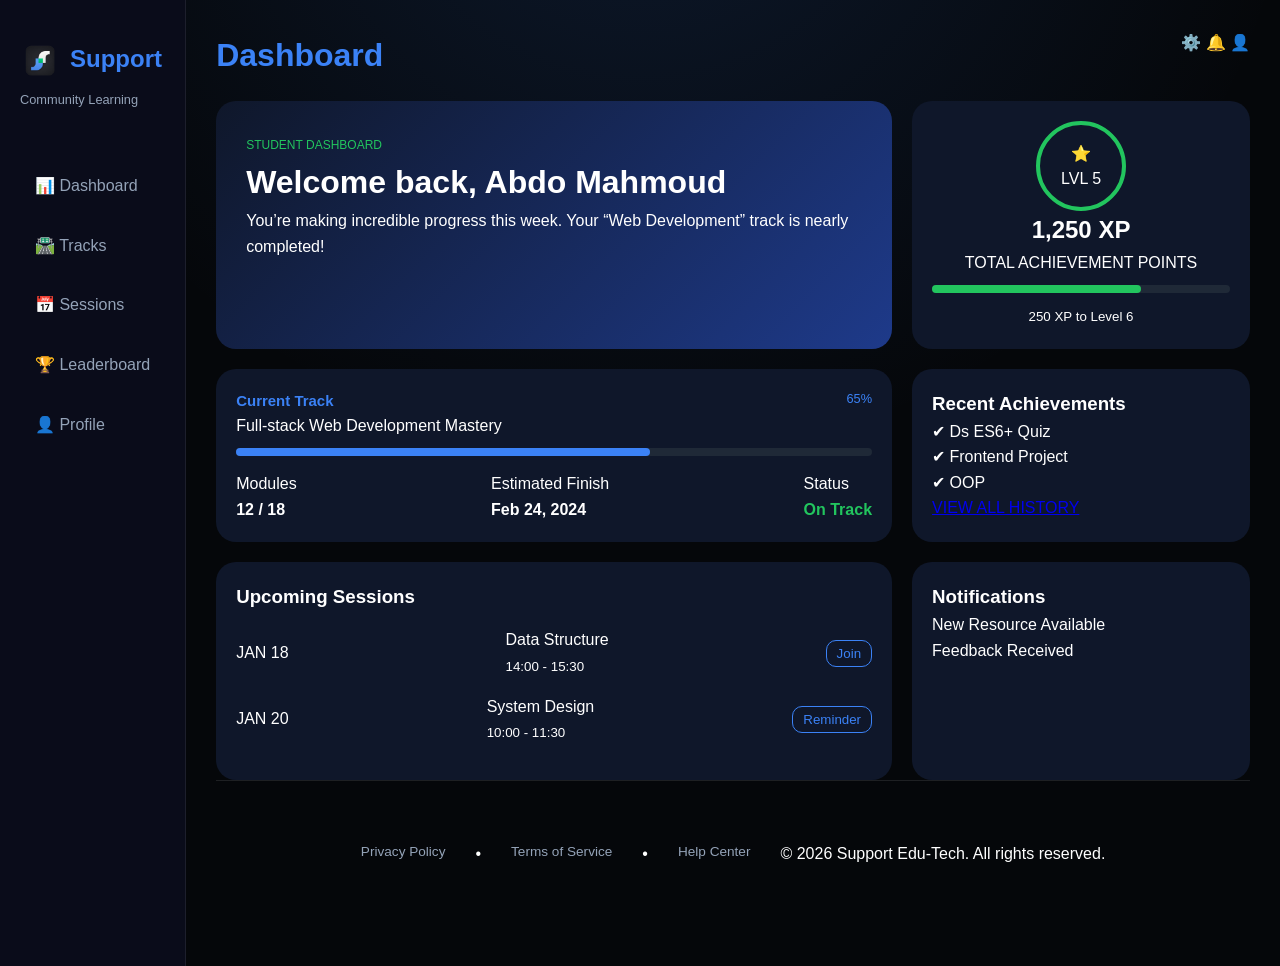
==== pages/dashboard.html @ 2f2fb9b7 "add : remind pages" ====
<!DOCTYPE html>
<html lang="en">
<head>
<meta charset="UTF-8">
<title>Dashboard</title>

<link href="https://fonts.googleapis.com/css2?family=Poppins:wght@300;400;600&display=swap" rel="stylesheet">

<link rel="stylesheet" href="../css/pages/dashboard.css">
<link rel="stylesheet" href="../css/style.css">
<link rel="stylesheet" href="../css/root.css">
</head>
<body>

<div class="container">

  <aside class="sidebar">
            <div class="sidebar-header">
                <h2>Support</h2>
                <span>Community Learning</span>
            </div>
            <nav class="sidebar-nav">
                <a href="dashboard.html" ><span>📊</span> Dashboard</a>
                <a href="track.html"><span>🛣️</span> Tracks</a>
                <a href="session.html"><span>📅</span> Sessions</a>
                <a href="leaderboard.html"><span>🏆</span> Leaderboard</a>
                <a href="profile.html" class="active"><span>👤</span> Profile</a>
            </nav>
        </aside>


  <!-- Main -->
  <main class="main">

    <!-- Header -->
    <div class="header">
      <h1 style="color: var(--accent-blue);">Dashboard</h1>
      <div class="icons">⚙️ 🔔 👤</div>
    </div>

    <!-- Top -->
    <div class="top">

      <div class="welcome">
        <span>STUDENT DASHBOARD</span>
        <h1>Welcome back, Abdo Mahmoud</h1>
        <p>You’re making incredible progress this week. Your “Web Development” track is nearly completed!</p>
      </div>

      <div class="xp">
        <div class="circle">
          ⭐<br>LVL 5
        </div>
        <h2>1,250 XP</h2>
        <p>TOTAL ACHIEVEMENT POINTS</p>

        <div class="progress">
          <div class="bar"></div>
        </div>

        <small>250 XP to Level 6</small>
      </div>

    </div>

    <!-- Middle -->
    <div class="middle">

      <div class="track">
        <div class="title">
          <h3>Current Track</h3>
          <span>65%</span>
        </div>

        <p>Full-stack Web Development Mastery</p>

        <div class="progress">
          <div class="bar blue"></div>
        </div>

        <div class="stats">
          <div>Modules<br><b>12 / 18</b></div>
          <div>Estimated Finish<br><b>Feb 24, 2024</b></div>
          <div>Status<br><b class="green">On Track</b></div>
        </div>
      </div>

      <div class="achievements">
        <h3>Recent Achievements</h3>

        <p>✔ Ds ES6+ Quiz</p>
        <p>✔ Frontend Project</p>
        <p>✔ OOP</p>

        <a href="#">VIEW ALL HISTORY</a>
      </div>

    </div>

    <!-- Bottom -->
    <div class="bottom">

      <div class="sessions">
        <h3>Upcoming Sessions</h3>

        <div class="session">
          <span>JAN 18</span>
          <div>
            <p>Data Structure</p>
            <small>14:00 - 15:30</small>
          </div>
          <button>Join</button>
        </div>

        <div class="session">
          <span>JAN 20</span>
          <div>
            <p>System Design</p>
            <small>10:00 - 11:30</small>
          </div>
          <button>Reminder</button>
        </div>

      </div>

      <div class="notifications">
        <h3>Notifications</h3>
        <p>New Resource Available</p>
        <p>Feedback Received</p>
      </div>

    </div>

<footer class="footer-links">
                <a href="#">Privacy Policy</a> • <a href="#">Terms of Service</a> • <a href="#">Help Center</a>
                <p>© 2026 Support Edu-Tech. All rights reserved.</p>
            </footer>

  </main>

</div>

</body>
</html>
---- css/pages/dashboard.css ----
body {
  margin: 0;
  font-family: 'Poppins', sans-serif;
  background: #020617;
  color: #fff;
}

.container {
  display: flex;
}


.main {
  flex: 1;
  padding: 30px;
}

.header {
  display: flex;
  justify-content: space-between;
  margin-bottom: 20px;
}

.top {
  display: grid;
  grid-template-columns: 2fr 1fr;
  gap: 20px;
}

.welcome {
  
  background: linear-gradient(135deg, #0f172a, #1e3a8a);
  padding: 30px;
  border-radius: 20px;
}

.welcome span {
  color: #22c55e;
  font-size: 12px;
}

.xp {
  background: #0f172a;
  padding: 20px;
  border-radius: 20px;
  text-align: center;
}

.circle {
  width: 90px;
  height: 90px;
  border: 4px solid #22c55e;
  border-radius: 50%;
  margin: auto;
  display: flex;
  align-items: center;
  justify-content: center;
}

/* Middle */
.middle {
  display: grid;
  grid-template-columns: 2fr 1fr;
  gap: 20px;
  margin-top: 20px;
}

.track, .achievements, .sessions, .notifications {
  background: #0f172a;
  padding: 20px;
  border-radius: 20px;
}

.title {
  display: flex;
  justify-content: space-between;
}

.stats {
  display: flex;
  justify-content: space-between;
  margin-top: 15px;
}

.green {
  color: #22c55e;
}

/* Bottom */
.bottom {
  display: grid;
  grid-template-columns: 2fr 1fr;
  gap: 20px;
  margin-top: 20px;
}

.session {
  display: flex;
  justify-content: space-between;
  align-items: center;
  margin: 15px 0;
}

button {
  background: transparent;
  border: 1px solid #3b82f6;
  color: #3b82f6;
  padding: 5px 10px;
  border-radius: 10px;
  cursor: pointer;
}

/* Progress */
.progress {
  height: 8px;
  background: #1f2937;
  border-radius: 10px;
  margin: 10px 0;
}

.bar {
  width: 70%;
  height: 100%;
  background: #22c55e;
  border-radius: 10px;
}

.blue {
  width: 65%;
  background: #3b82f6;
}
---- css/style.css ----
html {
  scroll-behavior: smooth;
}

* {
    margin: 0;
    padding: 0;
    box-sizing: border-box;
}

.support-icon{
    position: absolute;
    left: 120px;
}

body {
    background-color: var(--bg-darker);
    color: var(--text-main);
    font-family: 'Inter', sans-serif;
    line-height: 1.6;
    overflow-x: hidden;
    background-image: radial-gradient(circle at 50% -20%, rgba(59, 130, 246, 0.15), transparent 50%);
}

.navbar {
    display: flex;
    justify-content: space-between;
    align-items: center;
    padding: 25px 10%;
    position: sticky;
    top: 0;
    z-index: 1000;
    background: rgba(5, 7, 10, 0.8);
    backdrop-filter: blur(10px);
}

.logo { font-size: 1.5rem; font-weight: 700; letter-spacing: -1px; }

.nav-links { display: flex; list-style: none; gap: 30px; }
.nav-links a { text-decoration: none; color: var(--text-secondary); font-size: 0.95rem; transition: 0.3s; }
.nav-links a:hover { color: var(--text-primary); }


.btn-text {
    background: var(--gradient-blue);
    color: white;
    border: none;
    padding: 12px 28px;
    border-radius: 8px;
    font-weight: 600;
    cursor: pointer;
}

.btn-outline {
    background: transparent;
    border: 1px solid var(--border-color);
    color: white;
    padding: 10px 20px;
    border-radius: 8px;
    cursor: pointer;
}
.btn-primary {
    background: var(--gradient-blue);
    color: white;
    border: none;
    padding: 12px 28px;
    border-radius: 8px;
    font-weight: 600;
    cursor: pointer;
}

.btn-secondary {
    background: transparent;
    border: 1px solid var(--border-color);
    color: white;
    padding: 10px 20px;
    border-radius: 8px;
    cursor: pointer;
}




.hero {
    padding: 100px 10% 60px;
    text-align: center;
}

.badge {
    background: rgba(59, 130, 246, 0.1);
    border: 1px solid rgba(59, 130, 246, 0.2);
    color: var(--accent-blue);
    padding: 6px 16px;
    border-radius: 20px;
    font-size: 0.85rem;
    font-weight: 600;
}

.hero h1 {
    font-size: 4rem;
    margin: 25px 0;
    letter-spacing: -2px;
}

.gradient-text {
    background: var(--gradient-blue);
    -webkit-background-clip: text;
    -webkit-text-fill-color: transparent;
}

.hero p {
    color: var(--text-secondary);
    max-width: 700px;
    margin: 0 auto 40px;
    font-size: 1.1rem;
}

.hero-actions { display: flex; justify-content: center; gap: 15px; }

.features { padding: 80px 10%; }
.section-heading { text-align: center; margin-bottom: 50px; font-size: 2.5rem; }
.blue-text { color: var(--accent-blue); }

.bento-grid {
    display: grid;
    grid-template-columns: repeat(3, 1fr);
    grid-template-rows: repeat(2, 200px);
    gap: 20px;
}

.glass {
    background: var(--card-bg);
    border: 1px solid var(--border-color);
    backdrop-filter: blur(12px);
    border-radius: 24px;
    padding: 30px;
    position: relative;
    overflow: hidden;
}

.card-lg { grid-column: span 2; display: flex; align-items: center; }
.accent-blue { background: rgba(59, 130, 246, 0.1); border-color: rgba(59, 130, 246, 0.3); }

.stat { font-size: 3.5rem; font-weight: 800; color: #10b981; }

.tracks { padding: 60px 10%; }
.section-header { display: flex; justify-content: space-between; align-items: flex-end; margin-bottom: 40px; }
.view-all { color: var(--text-secondary); text-decoration: none; font-size: 0.9rem; }

.track-grid { display: grid; grid-template-columns: 1fr 1fr; gap: 30px; }
.track-card { padding: 0; transition: transform 0.3s ease; cursor: pointer; }
.track-card:hover { transform: translateY(-10px); border-color: var(--accent-blue); }

.track-img { height: 400px;background: #1a1c2e; border-bottom: 1px solid var(--border-color); }
.img-prog { background: linear-gradient(to bottom, #ef4444, #991b1b);  width: 600px;}
.img-web { background: #0ea5e9; display: flex; align-items: center; justify-content: center; font-weight: 800; width: 600px;}

.track-body { padding: 25px; }
.tag { font-size: 0.7rem; text-transform: uppercase; color: var(--accent-blue); font-weight: 700; }

.testimonials {
    padding: 100px 10%;
    text-align: center;
}

.testimonial-grid {
    display: grid;
    grid-template-columns: repeat(auto-fit, minmax(300px, 1fr));
    gap: 25px;
    margin-top: 50px;
}

.testimonial-card {
    text-align: left;
    padding: 40px;
}

.testimonial-card p {
    color: var(--text-secondary);
    font-style: italic;
    margin-bottom: 25px;
    font-size: 1rem;
}

.user-info {
    display: flex;
    align-items: center;
    gap: 15px;
}

.avatar {
    width: 45px;
    height: 45px;
    background: #334155;
    border-radius: 50%;
}

.name {
    display: block;
    font-weight: 600;
    font-size: 0.9rem;
}

.title {
    font-size: 0.8rem;
    color: var(--accent-blue);
}

.cta {
    padding: 80px 10%;
    text-align: center;
}

.cta-box {
    padding: 80px 40px;
    background: radial-gradient(circle at center, rgba(59, 130, 246, 0.1), transparent);
}

.cta h2 {
    font-size: 2.5rem;
    margin-bottom: 20px;
}

footer {
    padding: 60px 10% 40px;
    border-top: 1px solid var(--border-color);
    text-align: center;
}

.footer-links {
    display: flex;
    justify-content: center;
    gap: 30px;
    margin-bottom: 30px;
}

.footer-links a {
    color: var(--text-secondary);
    text-decoration: none;
    font-size: 0.85rem;
    transition: 0.3s;
}

.footer-links a:hover {
    color: var(--text-primary);
}

.social-icons {
    margin-bottom: 20px;
    font-size: 1.2rem;
    display: flex;
    justify-content: center;
    gap: 20px;
    opacity: 0.7;
}

.copyright {
    font-size: 0.8rem;
    color: var(--text-secondary);
    opacity: 0.5;
}

section {
    margin-bottom: 60px;
}


/* Main Sid-bar */

.dashboard-container {
    display: grid;
    grid-template-columns: 260px 1fr;
    min-height: 100vh;
}

.sidebar {
    background: var(--bg-sidebar);
    border-right: 1px solid var(--border);
    padding: 40px 20px;
    justify-content: center;
align-items: center;
}

.sidebar-header h2 { 
  
    color: var(--accent-blue); 
    margin-bottom: 5px; }
.sidebar-header span { 
place-items: center;
    font-size: 0.8rem; 
    color: var(--text-dim);
    
 }

.sidebar-nav { margin-top: 50px; display: flex; flex-direction: column; gap: 10px; }
.sidebar-nav a {
    text-decoration: none;
    color: var(--text-dim);
    padding: 12px 15px;
    border-radius: 8px;
    transition: 0.3s;
}
.sidebar-nav a:hover {
    background: rgba(59, 130, 246, 0.1);
    color: var(--accent-blue);
    border-right: 3px solid var(--accent-blue);
}

.sidebar-header h2::before {
  content: "";
  display: inline-block;
  width: 40px;    
  height: 40px;
  background-image: url("../assets/icons/SupportLogo.ico");
  background-size: contain;
  background-repeat: no-repeat;
  margin-right: 10px; 
  vertical-align: middle;
}
---- css/root.css ----
:root {
    --bg-color: #05070a;
    --card-bg: rgba(255, 255, 255, 0.03);
    --border-color: rgba(255, 255, 255, 0.1);
    --accent-blue: #3b82f6;
    --text-primary: #ffffff;
    --text-secondary: #94a3b8;
    --gradient-blue: linear-gradient(135deg, #3b82f6 0%, #2dd4bf 100%);
    --bg-darker: #05070a;
    --bg-sidebar: #0a0c1a;
    --accent-blue: #3b82f6;
    --accent-green: #10b981;
    --text-main: #ffffff;
    --text-dim: #94a3b8;
    --glass: rgba(255, 255, 255, 0.03);
    --border: rgba(255, 255, 255, 0.08);
    --bg-color: #020f36;
    --card-bg: #0b193d;
    --border-color: rgba(255, 255, 255, 0.1);
    --primary-blue: #70a1ff;
    --text-muted: #8892b0;
}
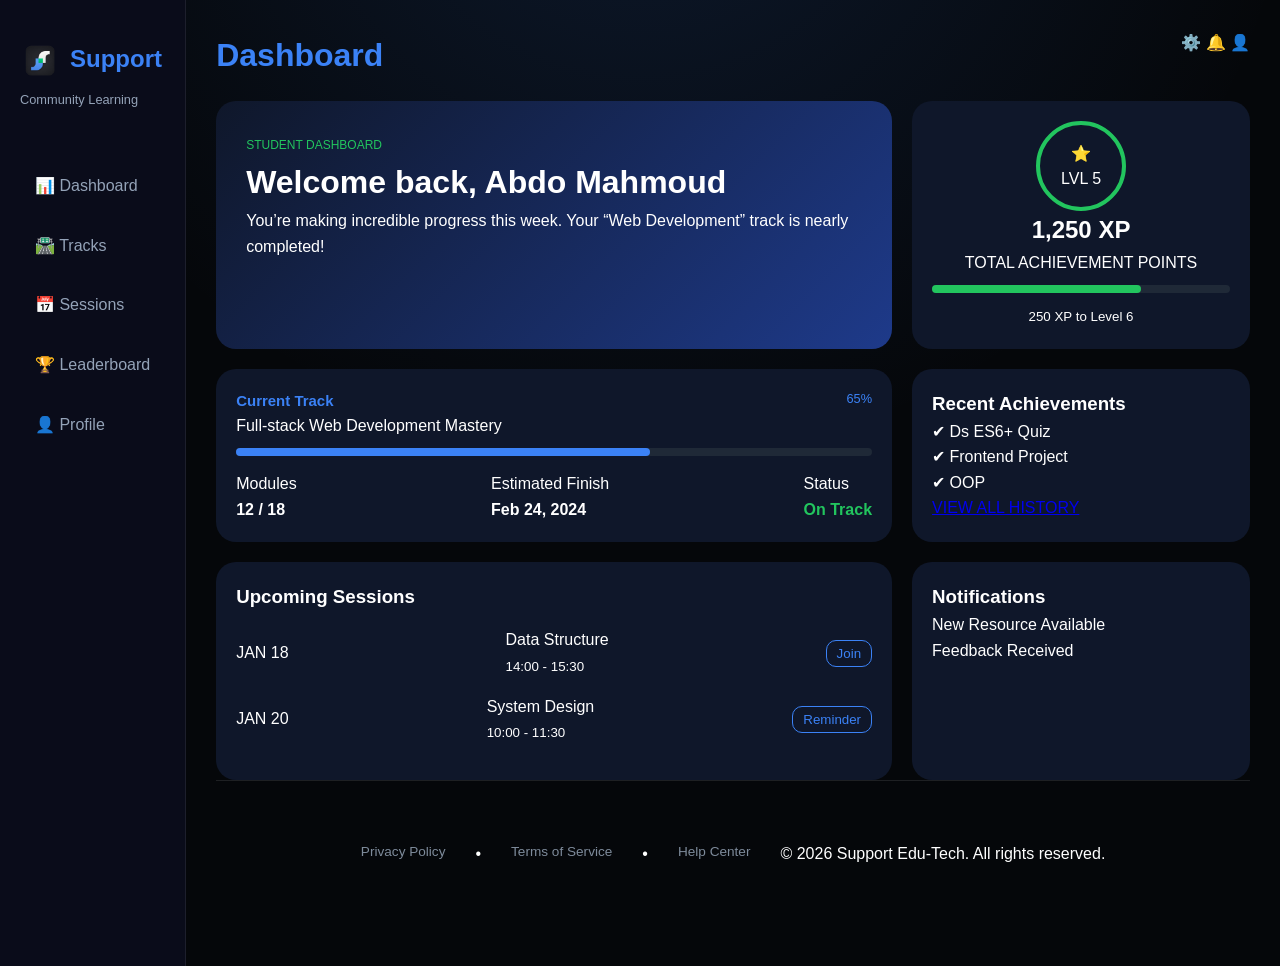
==== commit 5550fe34: "First Real Virsion" ====
--- a/pages/dashboard.html
+++ b/pages/dashboard.html
@@ -29,16 +29,13 @@
         </aside>
 
 
-  <!-- Main -->
   <main class="main">
 
-    <!-- Header -->
     <div class="header">
       <h1 style="color: var(--accent-blue);">Dashboard</h1>
       <div class="icons">⚙️ 🔔 👤</div>
     </div>
 
-    <!-- Top -->
     <div class="top">
 
       <div class="welcome">
@@ -63,7 +60,6 @@
 
     </div>
 
-    <!-- Middle -->
     <div class="middle">
 
       <div class="track">
@@ -97,7 +93,6 @@
 
     </div>
 
-    <!-- Bottom -->
     <div class="bottom">
 
       <div class="sessions">
--- a/css/root.css
+++ b/css/root.css
@@ -19,6 +19,11 @@
     --border-color: rgba(255, 255, 255, 0.1);
     --primary-blue: #70a1ff;
     --text-muted: #8892b0;
-}
-
-
+    --bg-dark: #070b13;
+    --sidebar-bg: #0b111e;
+    --text-primary: #ffffff;
+    --text-secondary: #7e8b9b;
+    --gold: #fbbf24;
+    --silver: #94a3b8;
+    --bronze: #d97706;
+}
